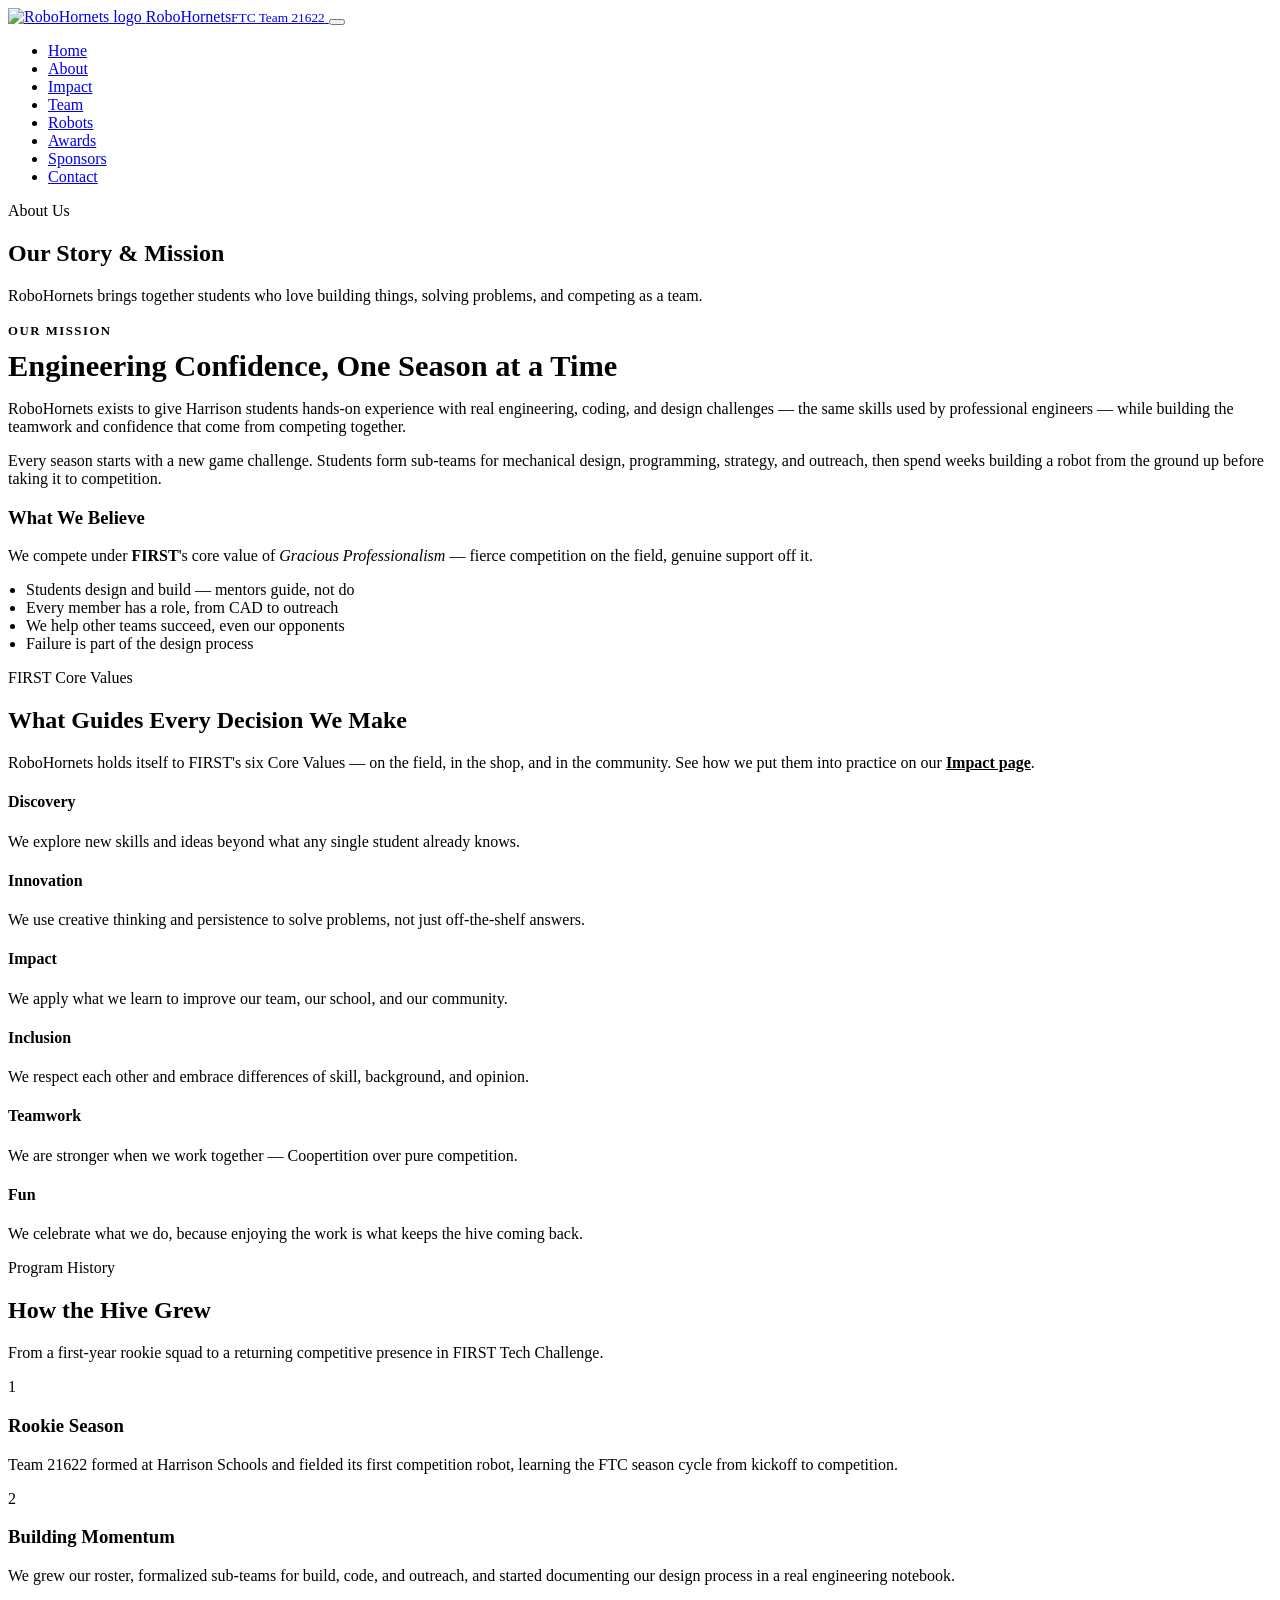
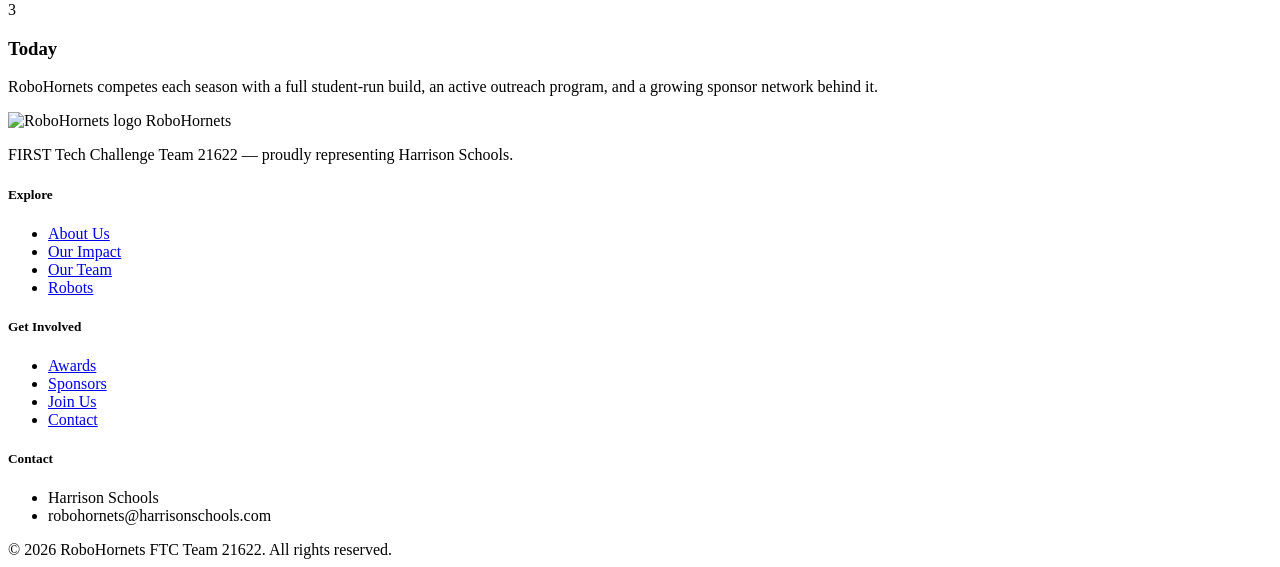
==== about.html @ 56c806d9 "Add files via upload" ====
<!DOCTYPE html>
<html lang="en">
<head>
<meta charset="UTF-8">
<meta name="viewport" content="width=device-width, initial-scale=1.0">
<title>About | RoboHornets</title>
<meta name="description" content="Learn about RoboHornets, FTC Team 21622 — our mission, history, and the FIRST program values that drive us.">
<link rel="icon" href="assets/images/logo-primary.png">
<link rel="stylesheet" href="css/style.css">
</head>
<body>

<header class="site-header">
  <div class="container">
    <a href="index.html" class="brand">
      <img src="assets/images/logo-primary.png" alt="RoboHornets logo">
      <span>RoboHornets<small>FTC Team 21622</small></span>
    </a>
    <button class="nav-toggle" aria-label="Toggle menu"><span></span><span></span><span></span></button>
    <nav class="main-nav">
      <ul>
        <li><a href="index.html">Home</a></li>
        <li><a href="about.html" class="active">About</a></li>
        <li><a href="impact.html">Impact</a></li>
        <li><a href="team.html">Team</a></li>
        <li><a href="robots.html">Robots</a></li>
        <li><a href="awards.html">Awards</a></li>
        <li><a href="sponsors.html">Sponsors</a></li>
        <li><a href="contact.html" class="nav-cta">Contact</a></li>
      </ul>
    </nav>
  </div>
</header>

<section class="hero hero-small honeycomb-bg">
  <div class="container">
    <span class="eyebrow">About Us</span>
    <h1>Our Story &amp; Mission</h1>
    <p class="lead">RoboHornets brings together students who love building things, solving problems, and competing as a team.</p>
  </div>
</section>

<section>
  <div class="container">
    <div class="grid grid-2" style="align-items:center;">
      <div>
        <span class="tag" style="color:var(--blue); font-weight:800; letter-spacing:1.5px; font-size:.8rem; text-transform:uppercase;">Our Mission</span>
        <h2 style="color:var(--navy-dark); font-size:1.9rem; margin:10px 0 16px;">Engineering Confidence, One Season at a Time</h2>
        <p style="color:var(--gray-text);">RoboHornets exists to give Harrison students hands-on experience with real engineering, coding, and design challenges — the same skills used by professional engineers — while building the teamwork and confidence that come from competing together.</p>
        <p style="color:var(--gray-text);">Every season starts with a new game challenge. Students form sub-teams for mechanical design, programming, strategy, and outreach, then spend weeks building a robot from the ground up before taking it to competition.</p>
      </div>
      <div class="card" style="border-top:none; border-left:4px solid var(--gold);">
        <h3>What We Believe</h3>
        <p>We compete under <strong>FIRST</strong>'s core value of <em>Gracious Professionalism</em> — fierce competition on the field, genuine support off it.</p>
        <ul style="color:var(--gray-text); padding-left:18px; margin-top:14px;">
          <li>Students design and build — mentors guide, not do</li>
          <li>Every member has a role, from CAD to outreach</li>
          <li>We help other teams succeed, even our opponents</li>
          <li>Failure is part of the design process</li>
        </ul>
      </div>
    </div>
  </div>
</section>

<section class="alt-bg">
  <div class="container">
    <div class="section-head">
      <span class="tag">FIRST Core Values</span>
      <h2>What Guides Every Decision We Make</h2>
      <p>RoboHornets holds itself to FIRST's six Core Values — on the field, in the shop, and in the community. See how we put them into practice on our <a href="impact.html" style="color:var(--blue); font-weight:700;">Impact page</a>.</p>
    </div>
    <div class="grid grid-3">
      <div class="value-card">
        <h4>Discovery</h4>
        <p>We explore new skills and ideas beyond what any single student already knows.</p>
      </div>
      <div class="value-card">
        <h4>Innovation</h4>
        <p>We use creative thinking and persistence to solve problems, not just off-the-shelf answers.</p>
      </div>
      <div class="value-card">
        <h4>Impact</h4>
        <p>We apply what we learn to improve our team, our school, and our community.</p>
      </div>
      <div class="value-card">
        <h4>Inclusion</h4>
        <p>We respect each other and embrace differences of skill, background, and opinion.</p>
      </div>
      <div class="value-card">
        <h4>Teamwork</h4>
        <p>We are stronger when we work together — Coopertition over pure competition.</p>
      </div>
      <div class="value-card">
        <h4>Fun</h4>
        <p>We celebrate what we do, because enjoying the work is what keeps the hive coming back.</p>
      </div>
    </div>
  </div>
</section>

<section>
  <div class="container">
    <div class="section-head">
      <span class="tag">Program History</span>
      <h2>How the Hive Grew</h2>
      <p>From a first-year rookie squad to a returning competitive presence in FIRST Tech Challenge.</p>
    </div>
    <div class="grid grid-3">
      <div class="card">
        <div class="icon">1</div>
        <h3>Rookie Season</h3>
        <p>Team 21622 formed at Harrison Schools and fielded its first competition robot, learning the FTC season cycle from kickoff to competition.</p>
      </div>
      <div class="card">
        <div class="icon">2</div>
        <h3>Building Momentum</h3>
        <p>We grew our roster, formalized sub-teams for build, code, and outreach, and started documenting our design process in a real engineering notebook.</p>
      </div>
      <div class="card">
        <div class="icon">3</div>
        <h3>Today</h3>
        <p>RoboHornets competes each season with a full student-run build, an active outreach program, and a growing sponsor network behind it.</p>
      </div>
    </div>
  </div>
</section>

<footer class="site-footer">
  <div class="container">
    <div class="footer-grid">
      <div>
        <div class="footer-brand">
          <img src="assets/images/logo-primary.png" alt="RoboHornets logo">
          <span>RoboHornets</span>
        </div>
        <p>FIRST Tech Challenge Team 21622 — proudly representing Harrison Schools.</p>
      </div>
      <div>
        <h5>Explore</h5>
        <ul>
          <li><a href="about.html">About Us</a></li>
          <li><a href="impact.html">Our Impact</a></li>
          <li><a href="team.html">Our Team</a></li>
          <li><a href="robots.html">Robots</a></li>
        </ul>
      </div>
      <div>
        <h5>Get Involved</h5>
        <ul>
          <li><a href="awards.html">Awards</a></li>
          <li><a href="sponsors.html">Sponsors</a></li>
          <li><a href="contact.html">Join Us</a></li>
          <li><a href="contact.html">Contact</a></li>
        </ul>
      </div>
      <div>
        <h5>Contact</h5>
        <ul>
          <li>Harrison Schools</li>
          <li>robohornets@harrisonschools.com</li>
        </ul>
      </div>
    </div>
    <div class="footer-bottom">
      &copy; <span data-year>2026</span> RoboHornets FTC Team 21622. All rights reserved.
    </div>
  </div>
</footer>

<script src="js/main.js"></script>
</body>
</html>
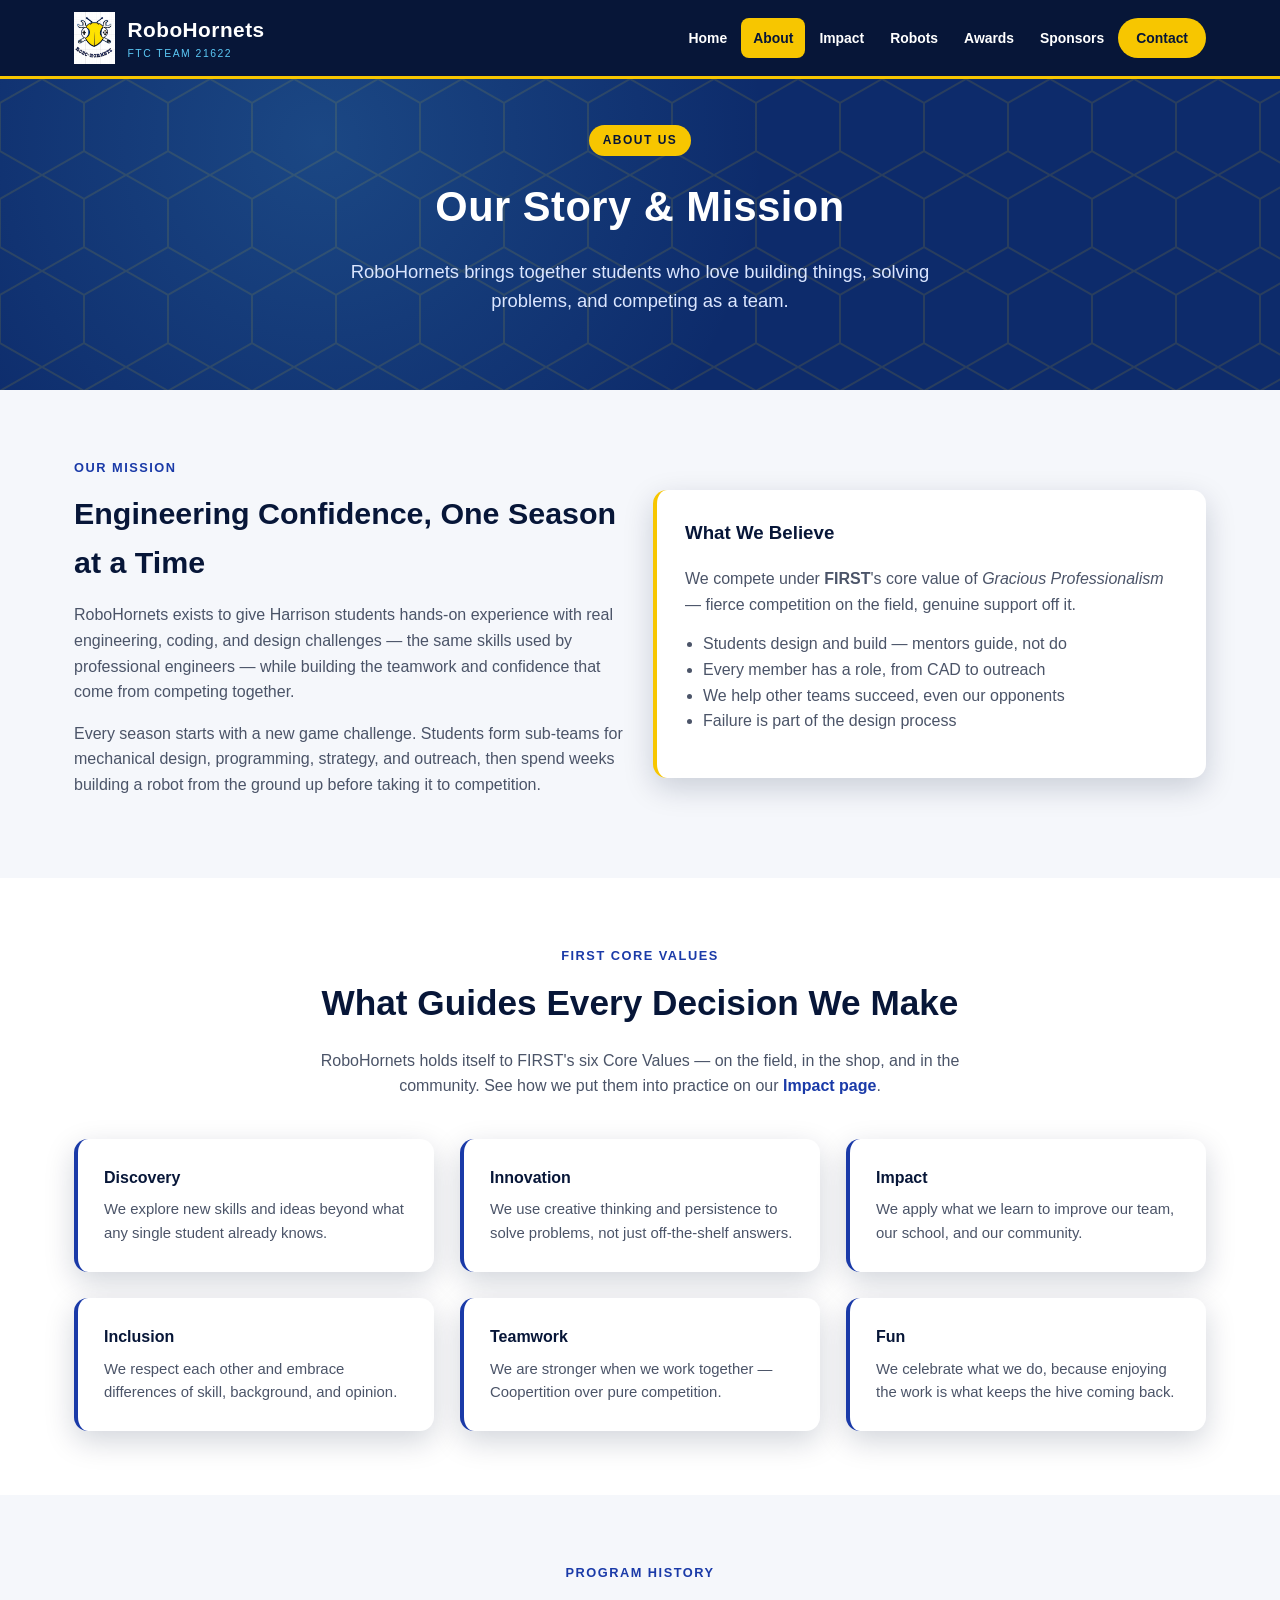
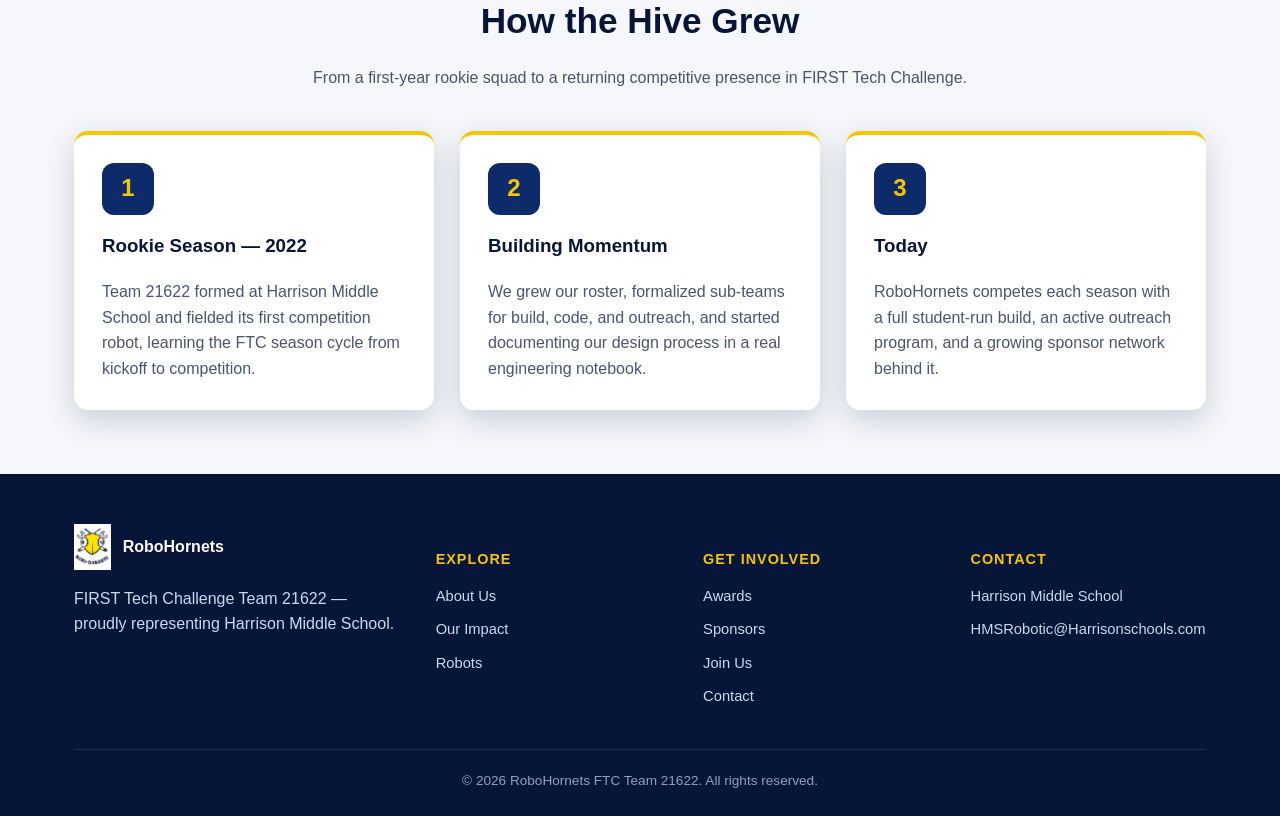
==== commit 5ba06ba7: "Content correction pass: fix about.html" ====
--- a/about.html
+++ b/about.html
@@ -22,7 +22,6 @@
         <li><a href="index.html">Home</a></li>
         <li><a href="about.html" class="active">About</a></li>
         <li><a href="impact.html">Impact</a></li>
-        <li><a href="team.html">Team</a></li>
         <li><a href="robots.html">Robots</a></li>
         <li><a href="awards.html">Awards</a></li>
         <li><a href="sponsors.html">Sponsors</a></li>
@@ -109,8 +108,8 @@
     <div class="grid grid-3">
       <div class="card">
         <div class="icon">1</div>
-        <h3>Rookie Season</h3>
-        <p>Team 21622 formed at Harrison Schools and fielded its first competition robot, learning the FTC season cycle from kickoff to competition.</p>
+        <h3>Rookie Season &mdash; 2022</h3>
+        <p>Team 21622 formed at Harrison Middle School and fielded its first competition robot, learning the FTC season cycle from kickoff to competition.</p>
       </div>
       <div class="card">
         <div class="icon">2</div>
@@ -134,14 +133,13 @@
           <img src="assets/images/logo-primary.png" alt="RoboHornets logo">
           <span>RoboHornets</span>
         </div>
-        <p>FIRST Tech Challenge Team 21622 — proudly representing Harrison Schools.</p>
+        <p>FIRST Tech Challenge Team 21622 — proudly representing Harrison Middle School.</p>
       </div>
       <div>
         <h5>Explore</h5>
         <ul>
           <li><a href="about.html">About Us</a></li>
           <li><a href="impact.html">Our Impact</a></li>
-          <li><a href="team.html">Our Team</a></li>
           <li><a href="robots.html">Robots</a></li>
         </ul>
       </div>
@@ -157,8 +155,8 @@
       <div>
         <h5>Contact</h5>
         <ul>
-          <li>Harrison Schools</li>
-          <li>robohornets@harrisonschools.com</li>
+          <li>Harrison Middle School</li>
+          <li>HMSRobotic@Harrisonschools.com</li>
         </ul>
       </div>
     </div>
--- a/css/style.css
+++ b/css/style.css
@@ -0,0 +1,825 @@
+/* ===== RoboHornets — Harrison Hornet Robotics ===== */
+
+:root {
+  --navy-dark: #071638;
+  --navy: #0d2b6b;
+  --blue: #1a3aa8;
+  --sky: #5bc8f5;
+  --gold: #f7c600;
+  --gold-dark: #d4a800;
+  --black: #14161c;
+  --white: #ffffff;
+  --gray-light: #f5f7fb;
+  --gray-mid: #dde3ef;
+  --gray-text: #4b5468;
+  --shadow: 0 10px 30px rgba(7, 22, 56, 0.18);
+  --radius: 14px;
+}
+
+* { box-sizing: border-box; }
+
+html { scroll-behavior: smooth; }
+
+body {
+  margin: 0;
+  font-family: "Segoe UI", Roboto, Helvetica, Arial, sans-serif;
+  color: var(--black);
+  background: var(--gray-light);
+  line-height: 1.6;
+}
+
+img { max-width: 100%; display: block; }
+
+a { color: inherit; text-decoration: none; }
+
+.container {
+  max-width: 1180px;
+  margin: 0 auto;
+  padding: 0 24px;
+}
+
+/* ---------- Honeycomb texture ---------- */
+.honeycomb-bg {
+  background-color: var(--navy);
+  background-image:
+    radial-gradient(circle at 25% 20%, rgba(91, 200, 245, 0.18), transparent 45%),
+    url("data:image/svg+xml,%3Csvg xmlns='http://www.w3.org/2000/svg' width='84' height='96' viewBox='0 0 84 96'%3E%3Cg fill='none' stroke='%23f7c600' stroke-opacity='0.12' stroke-width='2'%3E%3Cpath d='M42 0 L84 24 L84 72 L42 96 L0 72 L0 24 Z'/%3E%3C/g%3E%3C/svg%3E");
+  background-size: auto, 84px 96px;
+}
+
+/* ---------- Header ---------- */
+.site-header {
+  position: sticky;
+  top: 0;
+  z-index: 100;
+  background: var(--navy-dark);
+  border-bottom: 3px solid var(--gold);
+}
+
+.site-header .container {
+  display: flex;
+  align-items: center;
+  justify-content: space-between;
+  height: 76px;
+}
+
+.brand {
+  display: flex;
+  align-items: center;
+  gap: 12px;
+  font-weight: 800;
+  font-size: 1.3rem;
+  color: var(--white);
+  letter-spacing: 0.5px;
+}
+
+.brand img {
+  height: 52px;
+  width: auto;
+}
+
+.brand small {
+  display: block;
+  font-weight: 500;
+  font-size: 0.65rem;
+  color: var(--sky);
+  letter-spacing: 1.5px;
+  text-transform: uppercase;
+}
+
+nav.main-nav {
+  display: flex;
+  align-items: center;
+  gap: 18px;
+  flex: 1;
+  justify-content: flex-end;
+}
+
+nav.main-nav ul {
+  list-style: none;
+  display: flex;
+  gap: 2px;
+  margin: 0;
+  padding: 0;
+}
+
+nav.main-nav a {
+  display: inline-block;
+  padding: 9px 12px;
+  color: var(--white);
+  font-weight: 600;
+  font-size: 0.87rem;
+  border-radius: 8px;
+  white-space: nowrap;
+  transition: background 0.2s ease, color 0.2s ease;
+}
+
+nav.main-nav a:hover,
+nav.main-nav a.active {
+  background: var(--gold);
+  color: var(--navy-dark);
+}
+
+.nav-cta {
+  background: var(--gold);
+  color: var(--navy-dark) !important;
+  font-weight: 800 !important;
+  padding: 9px 18px !important;
+  border-radius: 999px !important;
+}
+
+.nav-cta:hover { background: var(--white) !important; }
+
+.nav-toggle {
+  display: none;
+  background: none;
+  border: 2px solid var(--gold);
+  border-radius: 8px;
+  padding: 8px 10px;
+  cursor: pointer;
+}
+
+.nav-toggle span {
+  display: block;
+  width: 22px;
+  height: 2px;
+  background: var(--gold);
+  margin: 4px 0;
+}
+
+/* ---------- Hero ---------- */
+.hero {
+  color: var(--white);
+  padding: 70px 0 60px;
+  text-align: center;
+  position: relative;
+  overflow: hidden;
+}
+
+.hero .eyebrow {
+  display: inline-block;
+  background: var(--gold);
+  color: var(--navy-dark);
+  font-weight: 800;
+  font-size: 0.75rem;
+  letter-spacing: 1.5px;
+  text-transform: uppercase;
+  padding: 6px 14px;
+  border-radius: 999px;
+  margin-bottom: 18px;
+}
+
+.hero h1 {
+  font-size: clamp(2rem, 5vw, 3.4rem);
+  margin: 0 0 16px;
+  font-weight: 900;
+  letter-spacing: 0.5px;
+}
+
+.hero p.lead {
+  max-width: 640px;
+  margin: 0 auto 28px;
+  font-size: 1.15rem;
+  color: #dbe6ff;
+}
+
+.hero-small {
+  padding: 46px 0;
+}
+
+.hero-small h1 {
+  font-size: clamp(1.8rem, 4vw, 2.6rem);
+}
+
+.btn {
+  display: inline-block;
+  padding: 14px 28px;
+  border-radius: 999px;
+  font-weight: 700;
+  font-size: 1rem;
+  cursor: pointer;
+  border: 2px solid transparent;
+  transition: transform 0.15s ease, box-shadow 0.15s ease;
+}
+
+.btn:hover { transform: translateY(-2px); }
+
+.btn-gold {
+  background: var(--gold);
+  color: var(--navy-dark);
+  box-shadow: 0 8px 20px rgba(247, 198, 0, 0.35);
+}
+
+.btn-outline {
+  background: transparent;
+  color: var(--white);
+  border-color: var(--white);
+}
+
+.btn-navy {
+  background: var(--navy);
+  color: var(--white);
+  box-shadow: 0 8px 20px rgba(13, 43, 107, 0.3);
+}
+
+.btn-row {
+  display: flex;
+  gap: 14px;
+  justify-content: center;
+  flex-wrap: wrap;
+}
+
+/* ---------- Sections ---------- */
+section { padding: 64px 0; }
+
+.section-head {
+  text-align: center;
+  max-width: 700px;
+  margin: 0 auto 40px;
+}
+
+.section-head .tag {
+  color: var(--blue);
+  font-weight: 800;
+  letter-spacing: 1.5px;
+  font-size: 0.8rem;
+  text-transform: uppercase;
+}
+
+.section-head h2 {
+  font-size: clamp(1.6rem, 3.5vw, 2.2rem);
+  margin: 8px 0 12px;
+  color: var(--navy-dark);
+}
+
+.section-head p { color: var(--gray-text); }
+
+.alt-bg { background: var(--white); }
+
+/* ---------- Cards / Grid ---------- */
+.grid {
+  display: grid;
+  gap: 26px;
+}
+
+.grid-3 { grid-template-columns: repeat(3, 1fr); }
+.grid-2 { grid-template-columns: repeat(2, 1fr); }
+.grid-4 { grid-template-columns: repeat(4, 1fr); }
+
+.card {
+  background: var(--white);
+  border-radius: var(--radius);
+  padding: 28px;
+  box-shadow: var(--shadow);
+  border-top: 4px solid var(--gold);
+}
+
+.card h3 {
+  color: var(--navy-dark);
+  margin-top: 0;
+}
+
+.card p { color: var(--gray-text); margin-bottom: 0; }
+
+.card .icon {
+  width: 52px;
+  height: 52px;
+  border-radius: 12px;
+  background: var(--navy);
+  color: var(--gold);
+  display: flex;
+  align-items: center;
+  justify-content: center;
+  font-size: 1.5rem;
+  font-weight: 800;
+  margin-bottom: 16px;
+}
+
+/* ---------- Sub-team strip ---------- */
+.subteam-strip {
+  display: grid;
+  grid-template-columns: repeat(2, 1fr);
+  gap: 24px;
+}
+
+.subteam-card {
+  background: var(--navy-dark);
+  border-radius: var(--radius);
+  color: var(--white);
+  padding: 30px;
+  display: flex;
+  gap: 20px;
+  align-items: center;
+  border: 1px solid rgba(247, 198, 0, 0.25);
+}
+
+.subteam-card img {
+  width: 96px;
+  height: 96px;
+  object-fit: contain;
+  flex-shrink: 0;
+}
+
+.subteam-card h3 { margin: 0 0 6px; color: var(--gold); }
+.subteam-card p { margin: 0; color: #cdd8ef; font-size: 0.95rem; }
+
+/* ---------- Stats ---------- */
+.stats-bar {
+  background: var(--navy-dark);
+  color: var(--white);
+  padding: 40px 0;
+}
+
+.stats-bar .grid-4 { text-align: center; }
+
+.stats-bar .stat-num {
+  font-size: 2.4rem;
+  font-weight: 900;
+  color: var(--gold);
+}
+
+.stats-bar .stat-label {
+  font-size: 0.85rem;
+  letter-spacing: 1px;
+  text-transform: uppercase;
+  color: #cdd8ef;
+}
+
+/* ---------- Team / people ---------- */
+.person-card {
+  background: var(--white);
+  border-radius: var(--radius);
+  overflow: hidden;
+  box-shadow: var(--shadow);
+  text-align: center;
+}
+
+.person-photo {
+  height: 190px;
+  background: linear-gradient(160deg, var(--navy), var(--blue));
+  display: flex;
+  align-items: center;
+  justify-content: center;
+  color: var(--gold);
+  font-size: 2.4rem;
+  font-weight: 900;
+}
+
+.person-card .info { padding: 20px; }
+.person-card h4 { margin: 0 0 4px; color: var(--navy-dark); }
+.person-card .role {
+  color: var(--blue);
+  font-weight: 700;
+  font-size: 0.85rem;
+  text-transform: uppercase;
+  letter-spacing: 0.5px;
+}
+.person-card p.bio {
+  color: var(--gray-text);
+  font-size: 0.92rem;
+  margin: 10px 0 0;
+}
+
+.team-group-title {
+  margin: 50px 0 24px;
+  font-size: 1.4rem;
+  color: var(--navy-dark);
+  border-left: 5px solid var(--gold);
+  padding-left: 14px;
+}
+
+/* ---------- Gallery / Robots ---------- */
+.robot-card {
+  background: var(--white);
+  border-radius: var(--radius);
+  box-shadow: var(--shadow);
+  overflow: hidden;
+}
+
+.robot-photo {
+  height: 200px;
+  background: radial-gradient(circle at 30% 30%, var(--sky), var(--navy));
+  position: relative;
+}
+
+.robot-photo::after {
+  content: attr(data-year);
+  position: absolute;
+  bottom: 12px;
+  right: 14px;
+  background: var(--gold);
+  color: var(--navy-dark);
+  font-weight: 800;
+  padding: 4px 12px;
+  border-radius: 999px;
+  font-size: 0.85rem;
+}
+
+.robot-card .info { padding: 22px; }
+.robot-card h3 { margin: 0 0 6px; color: var(--navy-dark); }
+.robot-card .season-tag {
+  display: inline-block;
+  color: var(--blue);
+  font-weight: 700;
+  font-size: 0.8rem;
+  text-transform: uppercase;
+  margin-bottom: 10px;
+}
+.robot-card ul {
+  margin: 12px 0 0;
+  padding-left: 18px;
+  color: var(--gray-text);
+  font-size: 0.92rem;
+}
+
+/* ---------- Sponsors ---------- */
+.tier-block {
+  margin-bottom: 44px;
+}
+
+.tier-heading {
+  display: flex;
+  align-items: center;
+  gap: 14px;
+  margin-bottom: 20px;
+}
+
+.tier-heading .swatch {
+  width: 14px;
+  height: 34px;
+  border-radius: 4px;
+}
+
+.swatch.gold-tier { background: var(--gold); }
+.swatch.blue-tier { background: var(--blue); }
+.swatch.silver-tier { background: #a9b3c7; }
+
+.sponsor-grid {
+  display: grid;
+  grid-template-columns: repeat(4, 1fr);
+  gap: 20px;
+}
+
+.sponsor-logo {
+  background: var(--white);
+  border: 1px solid var(--gray-mid);
+  border-radius: 12px;
+  height: 110px;
+  display: flex;
+  align-items: center;
+  justify-content: center;
+  color: var(--gray-text);
+  font-weight: 700;
+  text-align: center;
+  padding: 10px;
+}
+
+.sponsor-cta {
+  background: var(--navy);
+  color: var(--white);
+  border-radius: var(--radius);
+  padding: 40px;
+  text-align: center;
+}
+
+.sponsor-cta h3 { color: var(--gold); margin-top: 0; }
+
+/* ---------- Judges quick-access box ---------- */
+.judges-box {
+  background: var(--navy-dark);
+  border: 1px solid rgba(247, 198, 0, 0.3);
+  border-radius: var(--radius);
+  padding: 36px;
+  color: var(--white);
+}
+
+.judges-box .judges-head {
+  display: flex;
+  align-items: center;
+  gap: 14px;
+  margin-bottom: 18px;
+}
+
+.judges-box .judges-head .badge {
+  background: var(--gold);
+  color: var(--navy-dark);
+  font-weight: 900;
+  border-radius: 10px;
+  width: 44px;
+  height: 44px;
+  display: flex;
+  align-items: center;
+  justify-content: center;
+  font-size: 1.2rem;
+  flex-shrink: 0;
+}
+
+.judges-box h3 { margin: 0; color: var(--gold); }
+.judges-box p.lede { color: #cdd8ef; margin: 0 0 22px; }
+
+.judges-links {
+  display: grid;
+  grid-template-columns: repeat(3, 1fr);
+  gap: 14px;
+}
+
+.judges-link {
+  display: flex;
+  align-items: center;
+  gap: 12px;
+  background: rgba(255, 255, 255, 0.06);
+  border: 1px solid rgba(255, 255, 255, 0.12);
+  border-radius: 10px;
+  padding: 14px 16px;
+  transition: background 0.2s ease, border-color 0.2s ease;
+}
+
+.judges-link:hover {
+  background: rgba(247, 198, 0, 0.12);
+  border-color: var(--gold);
+}
+
+.judges-link .doc-ico {
+  width: 34px;
+  height: 34px;
+  border-radius: 8px;
+  background: var(--gold);
+  color: var(--navy-dark);
+  display: flex;
+  align-items: center;
+  justify-content: center;
+  font-weight: 800;
+  flex-shrink: 0;
+  font-size: 0.85rem;
+}
+
+.judges-link .label { font-weight: 700; font-size: 0.92rem; color: var(--white); }
+.judges-link .sub { font-size: 0.78rem; color: #9fb0d6; }
+
+/* ---------- Core values / DEI cards ---------- */
+.value-card {
+  background: var(--white);
+  border-radius: var(--radius);
+  box-shadow: var(--shadow);
+  padding: 26px;
+  border-left: 4px solid var(--blue);
+}
+
+.value-card h4 { margin: 0 0 8px; color: var(--navy-dark); }
+.value-card p { margin: 0; color: var(--gray-text); font-size: 0.93rem; }
+
+/* ---------- Impact metrics ---------- */
+.metric-card {
+  background: var(--white);
+  border-radius: var(--radius);
+  box-shadow: var(--shadow);
+  padding: 30px 24px;
+  text-align: center;
+}
+
+.metric-card .metric-num {
+  font-size: 2.2rem;
+  font-weight: 900;
+  color: var(--blue);
+}
+
+.metric-card .metric-label {
+  font-size: 0.85rem;
+  color: var(--gray-text);
+  margin-top: 6px;
+}
+
+/* ---------- Engineering design process ---------- */
+.process-steps {
+  display: grid;
+  grid-template-columns: repeat(5, 1fr);
+  gap: 16px;
+  counter-reset: step;
+}
+
+.process-step {
+  background: var(--white);
+  border-radius: var(--radius);
+  box-shadow: var(--shadow);
+  padding: 22px 18px;
+  text-align: center;
+  position: relative;
+}
+
+.process-step .step-num {
+  width: 36px;
+  height: 36px;
+  border-radius: 50%;
+  background: var(--gold);
+  color: var(--navy-dark);
+  font-weight: 900;
+  display: flex;
+  align-items: center;
+  justify-content: center;
+  margin: 0 auto 12px;
+}
+
+.process-step h4 { margin: 0 0 8px; color: var(--navy-dark); font-size: 1rem; }
+.process-step p { margin: 0; color: var(--gray-text); font-size: 0.85rem; }
+
+/* ---------- Awards timeline ---------- */
+.timeline {
+  position: relative;
+  margin: 0 auto;
+  max-width: 820px;
+  padding-left: 30px;
+  border-left: 3px solid var(--gold);
+}
+
+.timeline-item {
+  position: relative;
+  padding-bottom: 34px;
+}
+
+.timeline-item:last-child { padding-bottom: 0; }
+
+.timeline-item::before {
+  content: "";
+  position: absolute;
+  left: -39px;
+  top: 4px;
+  width: 16px;
+  height: 16px;
+  border-radius: 50%;
+  background: var(--navy-dark);
+  border: 3px solid var(--gold);
+}
+
+.timeline-item .t-year {
+  color: var(--blue);
+  font-weight: 800;
+  font-size: 0.85rem;
+  text-transform: uppercase;
+  letter-spacing: 0.5px;
+}
+
+.timeline-item h4 { margin: 6px 0 6px; color: var(--navy-dark); }
+.timeline-item p { margin: 0; color: var(--gray-text); font-size: 0.93rem; }
+
+.award-pill {
+  display: inline-block;
+  background: var(--gold);
+  color: var(--navy-dark);
+  font-weight: 800;
+  font-size: 0.72rem;
+  letter-spacing: 0.5px;
+  text-transform: uppercase;
+  padding: 3px 10px;
+  border-radius: 999px;
+  margin-right: 8px;
+  margin-bottom: 6px;
+}
+
+/* ---------- Contact ---------- */
+.contact-wrap {
+  display: grid;
+  grid-template-columns: 1.1fr 1fr;
+  gap: 40px;
+  align-items: start;
+}
+
+.contact-info .item {
+  display: flex;
+  gap: 16px;
+  margin-bottom: 22px;
+}
+
+.contact-info .item .ico {
+  width: 44px;
+  height: 44px;
+  border-radius: 10px;
+  background: var(--gold);
+  color: var(--navy-dark);
+  display: flex;
+  align-items: center;
+  justify-content: center;
+  font-weight: 800;
+  flex-shrink: 0;
+}
+
+.contact-info h4 { margin: 0 0 4px; color: var(--navy-dark); }
+.contact-info p { margin: 0; color: var(--gray-text); }
+
+form.contact-form {
+  background: var(--white);
+  padding: 30px;
+  border-radius: var(--radius);
+  box-shadow: var(--shadow);
+}
+
+form.contact-form label {
+  display: block;
+  font-weight: 700;
+  font-size: 0.85rem;
+  color: var(--navy-dark);
+  margin: 16px 0 6px;
+}
+
+form.contact-form label:first-child { margin-top: 0; }
+
+form.contact-form input,
+form.contact-form select,
+form.contact-form textarea {
+  width: 100%;
+  padding: 12px 14px;
+  border: 1px solid var(--gray-mid);
+  border-radius: 8px;
+  font-family: inherit;
+  font-size: 0.95rem;
+}
+
+form.contact-form textarea { resize: vertical; min-height: 120px; }
+
+form.contact-form button {
+  margin-top: 22px;
+  width: 100%;
+  border: none;
+}
+
+.map-note {
+  margin-top: 24px;
+  padding: 20px;
+  border: 2px dashed var(--gray-mid);
+  border-radius: 12px;
+  color: var(--gray-text);
+  font-size: 0.9rem;
+}
+
+/* ---------- Footer ---------- */
+footer.site-footer {
+  background: var(--navy-dark);
+  color: #cdd8ef;
+  padding: 50px 0 24px;
+}
+
+.footer-grid {
+  display: grid;
+  grid-template-columns: 1.4fr 1fr 1fr 1fr;
+  gap: 32px;
+  margin-bottom: 30px;
+}
+
+.footer-grid h5 {
+  color: var(--gold);
+  font-size: 0.9rem;
+  letter-spacing: 1px;
+  text-transform: uppercase;
+  margin-bottom: 14px;
+}
+
+.footer-grid ul { list-style: none; margin: 0; padding: 0; }
+.footer-grid li { margin-bottom: 10px; font-size: 0.92rem; }
+.footer-grid a:hover { color: var(--gold); }
+
+.footer-brand {
+  display: flex;
+  align-items: center;
+  gap: 12px;
+  margin-bottom: 14px;
+}
+
+.footer-brand img { height: 46px; }
+.footer-brand span { font-weight: 800; color: var(--white); }
+
+.footer-bottom {
+  border-top: 1px solid rgba(255, 255, 255, 0.1);
+  padding-top: 20px;
+  text-align: center;
+  font-size: 0.85rem;
+  color: #92a0bf;
+}
+
+/* ---------- Responsive ---------- */
+@media (max-width: 900px) {
+  .grid-3, .grid-4, .footer-grid, .subteam-strip, .sponsor-grid, .contact-wrap { grid-template-columns: 1fr 1fr; }
+  .footer-grid { grid-template-columns: 1fr 1fr; }
+  .judges-links, .process-steps { grid-template-columns: 1fr 1fr; }
+}
+
+@media (max-width: 720px) {
+  nav.main-nav {
+    position: absolute;
+    top: 76px;
+    left: 0;
+    right: 0;
+    background: var(--navy-dark);
+    border-bottom: 3px solid var(--gold);
+    display: none;
+  }
+  nav.main-nav.open { display: block; }
+  nav.main-nav ul {
+    flex-direction: column;
+    padding: 12px 24px 20px;
+  }
+  .nav-toggle { display: block; }
+  .grid-2, .grid-3, .grid-4, .footer-grid, .subteam-strip, .sponsor-grid, .contact-wrap {
+    grid-template-columns: 1fr;
+  }
+  .judges-links, .process-steps { grid-template-columns: 1fr; }
+  .contact-wrap { }
+}
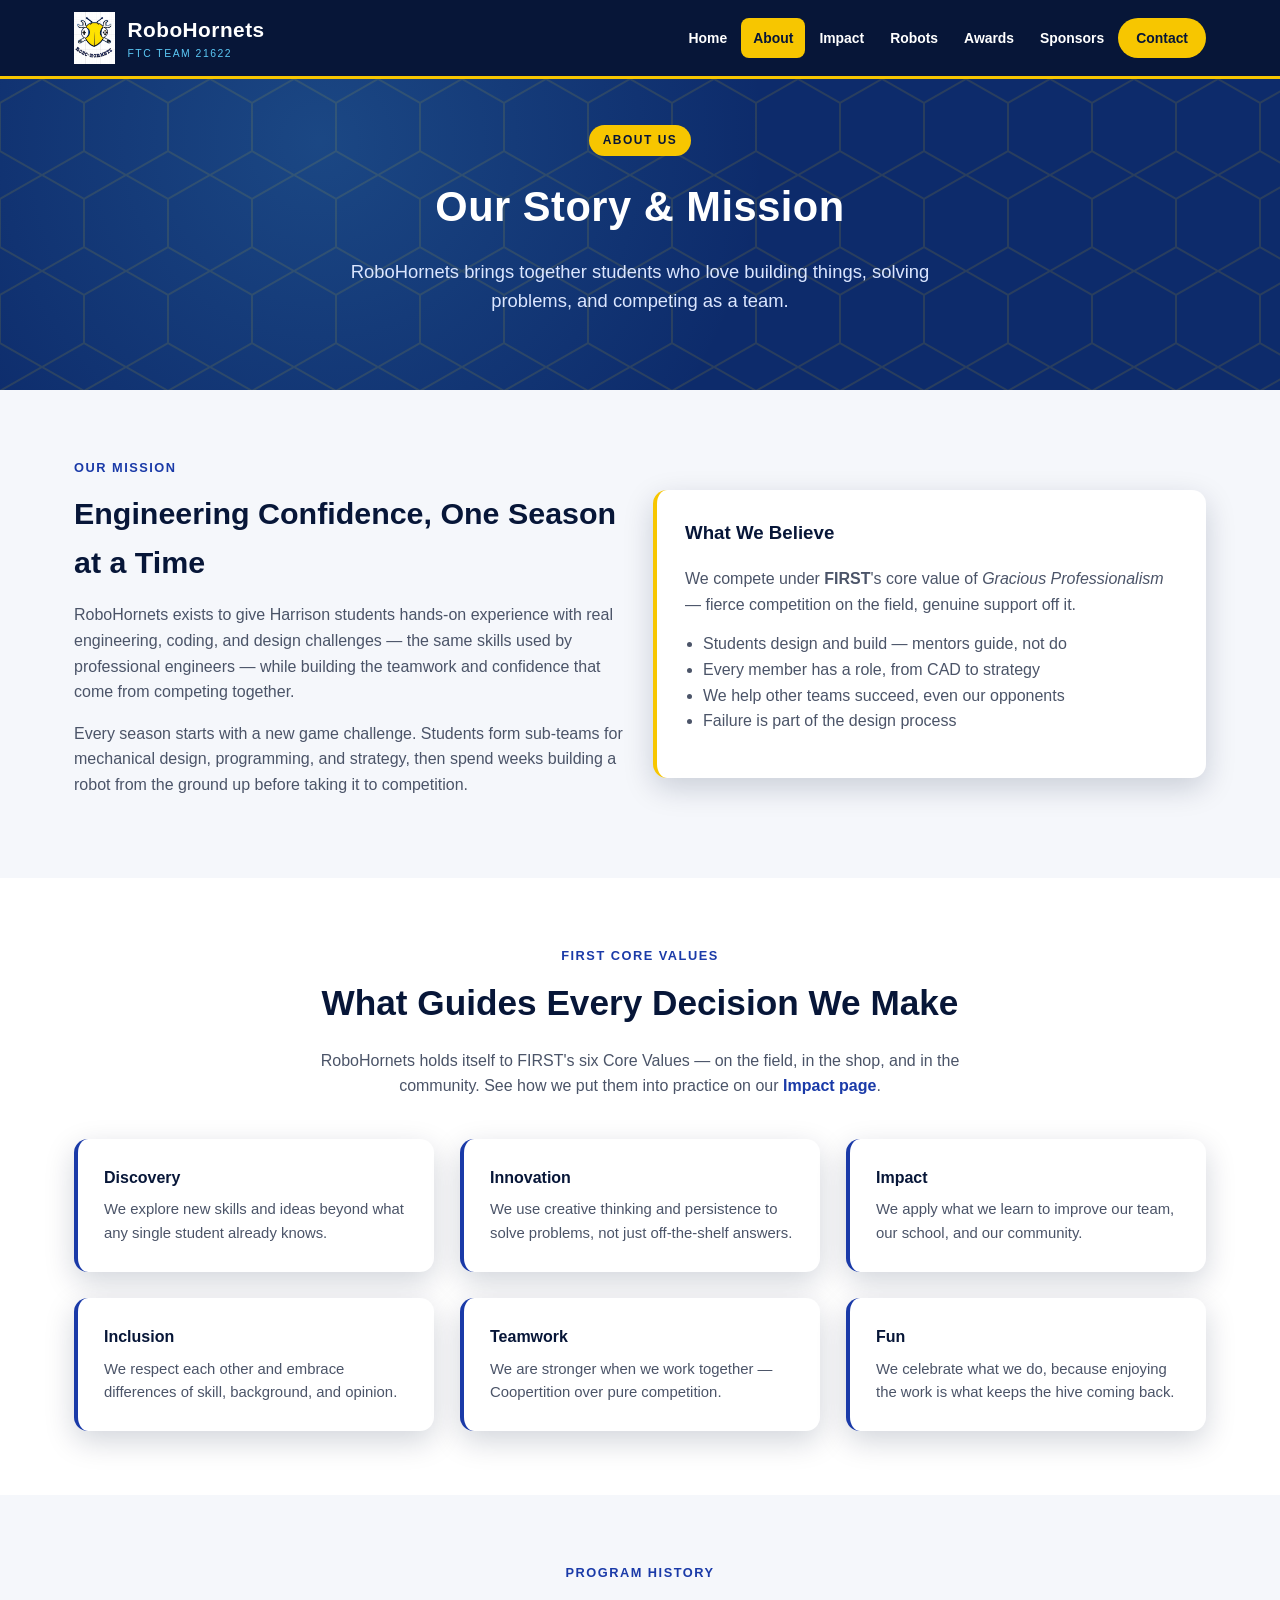
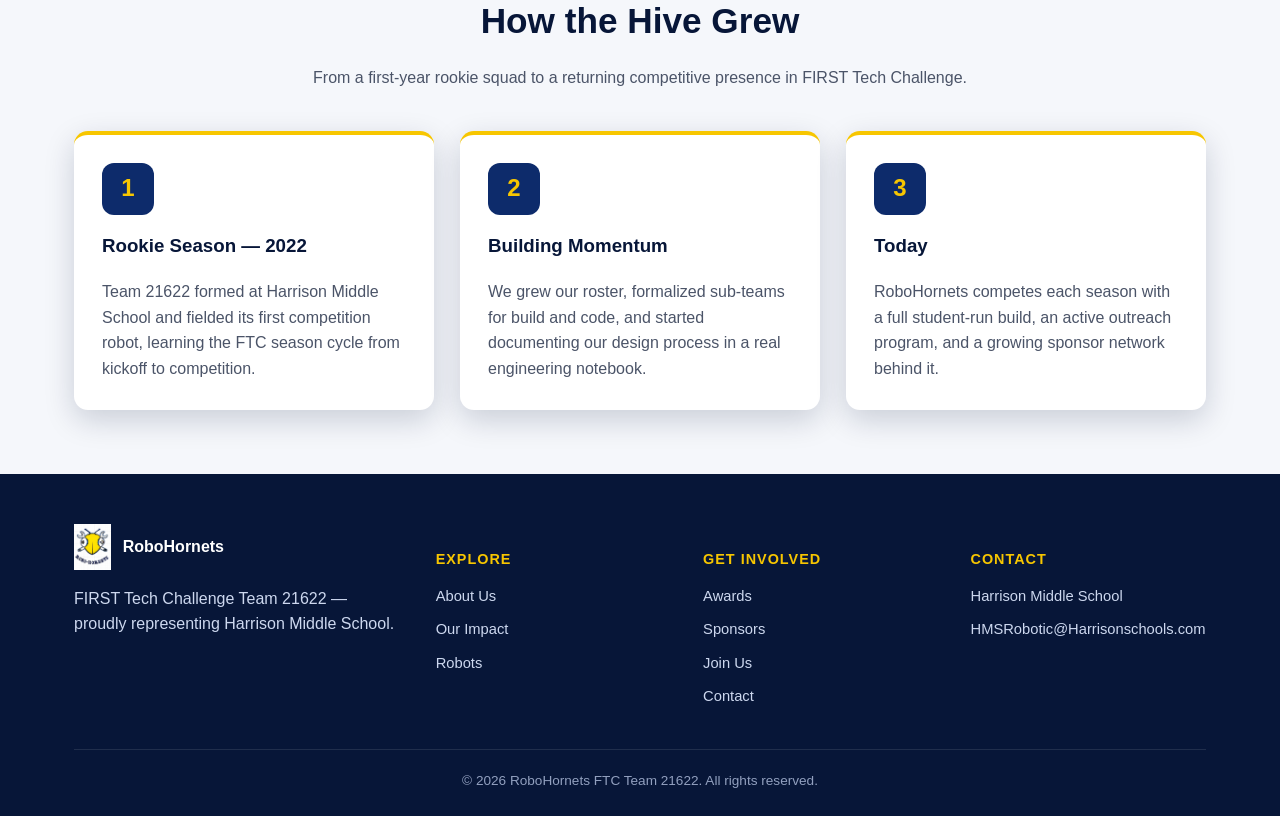
==== commit 439cc83b: "Update outreach wording, impact stats, new logo, and season game logos" ====
--- a/about.html
+++ b/about.html
@@ -46,14 +46,14 @@
         <span class="tag" style="color:var(--blue); font-weight:800; letter-spacing:1.5px; font-size:.8rem; text-transform:uppercase;">Our Mission</span>
         <h2 style="color:var(--navy-dark); font-size:1.9rem; margin:10px 0 16px;">Engineering Confidence, One Season at a Time</h2>
         <p style="color:var(--gray-text);">RoboHornets exists to give Harrison students hands-on experience with real engineering, coding, and design challenges — the same skills used by professional engineers — while building the teamwork and confidence that come from competing together.</p>
-        <p style="color:var(--gray-text);">Every season starts with a new game challenge. Students form sub-teams for mechanical design, programming, strategy, and outreach, then spend weeks building a robot from the ground up before taking it to competition.</p>
+        <p style="color:var(--gray-text);">Every season starts with a new game challenge. Students form sub-teams for mechanical design, programming, and strategy, then spend weeks building a robot from the ground up before taking it to competition.</p>
       </div>
       <div class="card" style="border-top:none; border-left:4px solid var(--gold);">
         <h3>What We Believe</h3>
         <p>We compete under <strong>FIRST</strong>'s core value of <em>Gracious Professionalism</em> — fierce competition on the field, genuine support off it.</p>
         <ul style="color:var(--gray-text); padding-left:18px; margin-top:14px;">
           <li>Students design and build — mentors guide, not do</li>
-          <li>Every member has a role, from CAD to outreach</li>
+          <li>Every member has a role, from CAD to strategy</li>
           <li>We help other teams succeed, even our opponents</li>
           <li>Failure is part of the design process</li>
         </ul>
@@ -114,7 +114,7 @@
       <div class="card">
         <div class="icon">2</div>
         <h3>Building Momentum</h3>
-        <p>We grew our roster, formalized sub-teams for build, code, and outreach, and started documenting our design process in a real engineering notebook.</p>
+        <p>We grew our roster, formalized sub-teams for build and code, and started documenting our design process in a real engineering notebook.</p>
       </div>
       <div class="card">
         <div class="icon">3</div>
--- a/css/style.css
+++ b/css/style.css
@@ -450,9 +450,11 @@
   border-radius: 4px;
 }
 
+.swatch.platinum-tier { background: #b8c2d4; }
 .swatch.gold-tier { background: var(--gold); }
-.swatch.blue-tier { background: var(--blue); }
 .swatch.silver-tier { background: #a9b3c7; }
+.swatch.bronze-tier { background: #c67f4e; }
+.swatch.steel-tier { background: #71797e; }
 
 .sponsor-grid {
   display: grid;
@@ -521,6 +523,10 @@
   display: grid;
   grid-template-columns: repeat(3, 1fr);
   gap: 14px;
+}
+
+.judges-links-2 {
+  grid-template-columns: repeat(2, 1fr);
 }
 
 .judges-link {
